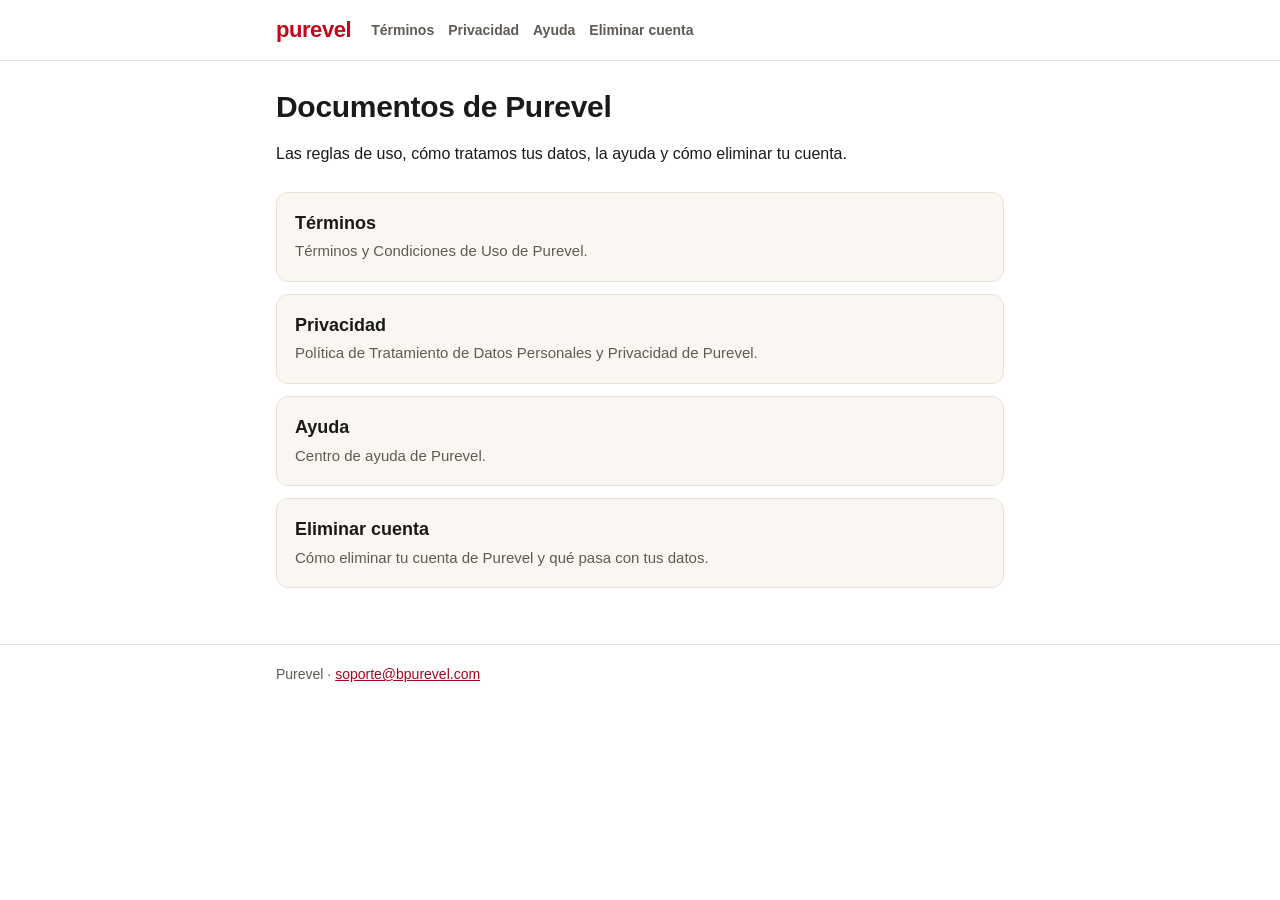
==== index.html @ 16d4f3d6 "feat: páginas legales de bpurevel.com para GitHub Pages Términos, privacidad, centro de ayuda y elim" ====
<!DOCTYPE html>
<html lang="es">
<head>
  <meta charset="utf-8">
  <meta name="viewport" content="width=device-width, initial-scale=1">
  <title>Documentos · Purevel</title>
  <meta name="description" content="Términos, privacidad y ayuda de Purevel.">
  <link rel="icon" href="favicon.png">
  <link rel="stylesheet" href="styles.css">
</head>
<body>
  <header class="site-header">
    <div class="wrap">
      <a class="brand" href="">purevel</a>
      <nav aria-label="Documentos">
        <a href="terminos/">Términos</a>
        <a href="privacidad/">Privacidad</a>
        <a href="ayuda/">Ayuda</a>
        <a href="eliminar-cuenta/">Eliminar cuenta</a>
      </nav>
    </div>
  </header>
  <main class="wrap doc">
<h1>Documentos de Purevel</h1>
    <p>Las reglas de uso, cómo tratamos tus datos, la ayuda y cómo eliminar tu cuenta.</p>
    <ul class="cards">
      <li><a href="terminos/"><strong>Términos</strong><span>Términos y Condiciones de Uso de Purevel.</span></a></li>
      <li><a href="privacidad/"><strong>Privacidad</strong><span>Política de Tratamiento de Datos Personales y Privacidad de Purevel.</span></a></li>
      <li><a href="ayuda/"><strong>Ayuda</strong><span>Centro de ayuda de Purevel.</span></a></li>
      <li><a href="eliminar-cuenta/"><strong>Eliminar cuenta</strong><span>Cómo eliminar tu cuenta de Purevel y qué pasa con tus datos.</span></a></li>
    </ul>
  </main>
  <footer class="site-footer">
    <div class="wrap">
      Purevel · <a href="mailto:soporte@bpurevel.com">soporte@bpurevel.com</a>
    </div>
  </footer>
</body>
</html>
---- styles.css ----
:root {
  --bg: #ffffff;
  --surface: #faf7f2;
  --text: #1a1a1a;
  --muted: #5f5a53;
  --border: #e7e1d8;
  --accent: #c4071a;
  --gold: #df9e25;
  --link: #a8061a;
}

@media (prefers-color-scheme: dark) {
  :root {
    --bg: #0f0f10;
    --surface: #1a1918;
    --text: #ece8e2;
    --muted: #a39d94;
    --border: #2e2b28;
    --accent: #ff4d5e;
    --gold: #f0b54a;
    --link: #ff7a86;
  }
}

* { box-sizing: border-box; }

html { -webkit-text-size-adjust: 100%; }

body {
  margin: 0;
  background: var(--bg);
  color: var(--text);
  font: 16px/1.65 -apple-system, BlinkMacSystemFont, "Segoe UI", Roboto, "Helvetica Neue", Arial, sans-serif;
}

.wrap { max-width: 760px; margin: 0 auto; padding: 0 16px; }

a { color: var(--link); }

.site-header {
  border-bottom: 1px solid var(--border);
  position: sticky;
  top: 0;
  background: var(--bg);
  z-index: 1;
}
.site-header .wrap {
  display: flex;
  flex-wrap: wrap;
  align-items: center;
  gap: 8px 20px;
  padding-top: 12px;
  padding-bottom: 12px;
}
.brand {
  color: var(--accent);
  font-weight: 900;
  font-size: 22px;
  letter-spacing: -0.02em;
  text-decoration: none;
}
.site-header nav { display: flex; flex-wrap: wrap; gap: 4px 14px; }
.site-header nav a {
  color: var(--muted);
  text-decoration: none;
  font-size: 14px;
  font-weight: 600;
}
.site-header nav a[aria-current="page"] {
  color: var(--text);
  box-shadow: inset 0 -2px 0 var(--gold);
}

.doc { padding-top: 28px; padding-bottom: 56px; }
.doc h1 { font-size: 30px; line-height: 1.2; margin: 0 0 8px; letter-spacing: -0.01em; }
.doc h2 { font-size: 21px; margin: 40px 0 10px; padding-top: 8px; border-top: 1px solid var(--border); }
.doc h3 { font-size: 17px; margin: 28px 0 8px; }
.doc p, .doc li { overflow-wrap: anywhere; }
.doc code { background: var(--surface); padding: 1px 5px; border-radius: 4px; font-size: 0.92em; }

.summary {
  background: var(--surface);
  border: 1px solid var(--border);
  border-left: 4px solid var(--gold);
  border-radius: 10px;
  padding: 12px 16px;
  margin: 18px 0 26px;
}
.summary-title { font-weight: 700; margin: 0 0 4px; }
.summary ul { margin: 0; padding-left: 20px; }

.table-wrap { overflow-x: auto; margin: 14px 0; }
table { border-collapse: collapse; width: 100%; font-size: 15px; }
th, td { border: 1px solid var(--border); padding: 8px 10px; text-align: left; vertical-align: top; }
th { background: var(--surface); }

.cards { list-style: none; padding: 0; margin: 24px 0 0; display: grid; gap: 12px; }
.cards a {
  display: block;
  padding: 16px 18px;
  border: 1px solid var(--border);
  border-radius: 12px;
  background: var(--surface);
  color: var(--text);
  text-decoration: none;
}
.cards strong { display: block; font-size: 18px; }
.cards span { color: var(--muted); font-size: 15px; }

.site-footer { border-top: 1px solid var(--border); color: var(--muted); font-size: 14px; }
.site-footer .wrap { padding-top: 18px; padding-bottom: 28px; }
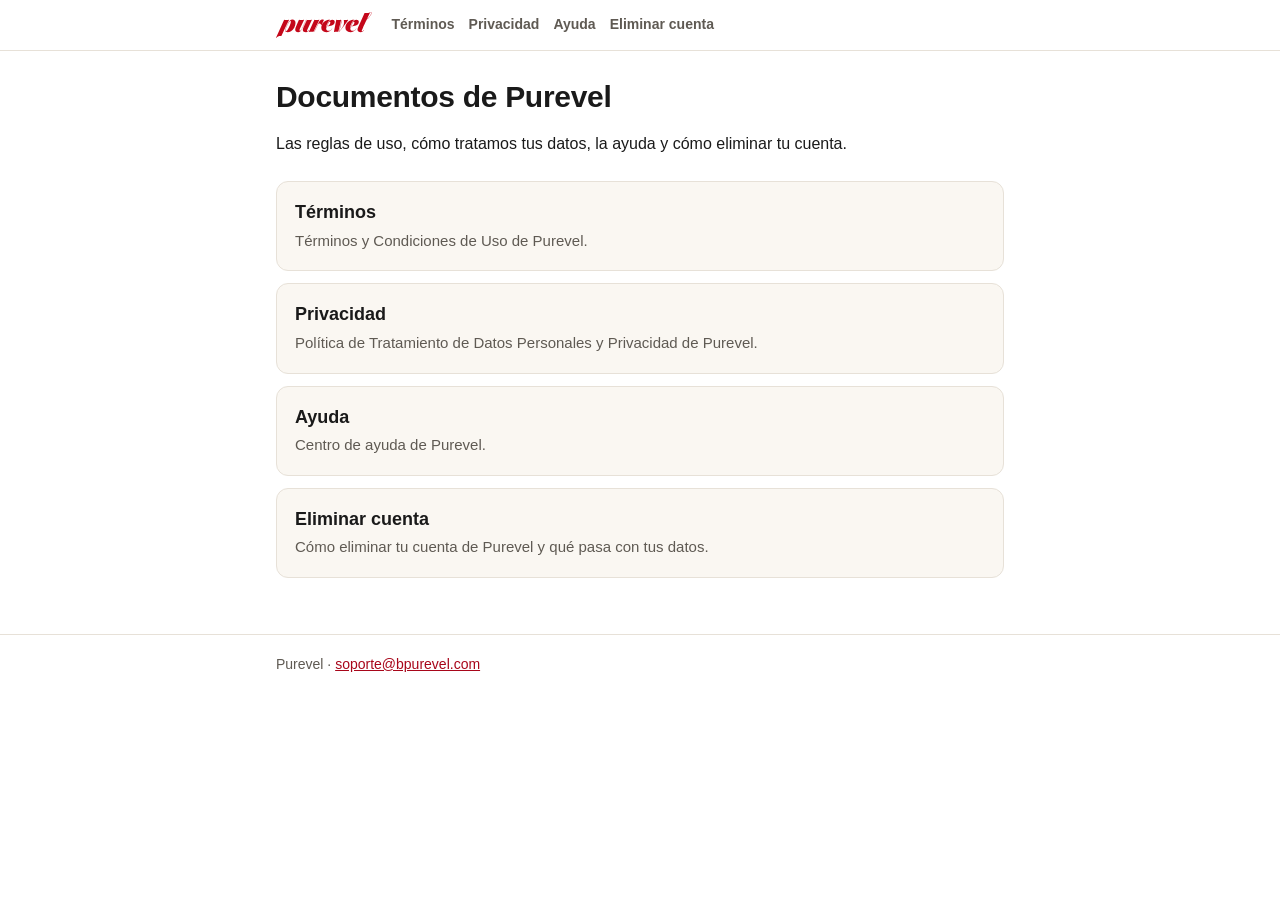
==== commit 669f076d: "feat: el logo del encabezado con la tipografía del hero de la app Britney Ultra como contornos en SV" ====
--- a/index.html
+++ b/index.html
@@ -11,7 +11,7 @@
 <body>
   <header class="site-header">
     <div class="wrap">
-      <a class="brand" href="">purevel</a>
+      <a class="brand" href=""><svg xmlns="http://www.w3.org/2000/svg" viewBox="-156 -742 3579 974" role="img" aria-label="Purevel"><path fill="currentColor" d="M275 14C321 14 366 3 406 -23C505 -87 575 -219 575 -334C575 -407 533 -458 457 -458C384 -458 334 -391 281 -294C223 -189 185 -87 185 -45C185 -7 219 14 275 14ZM-145 232C-92 159 -18 146 45 160C148 -63 239 -263 338 -449L328 -456C275 -439 211 -438 149 -450L-156 225ZM216 -20C201 -20 198 -31 198 -49C198 -95 237 -193 291 -290C332 -363 359 -403 383 -403C396 -403 402 -392 402 -375C402 -313 336 -162 279 -77C255 -41 231 -20 216 -20ZM673 14C738 14 785 -29 851 -171L981 -451L971 -455L841 -174C796 -77 763 -37 745 -37C733 -37 725 -44 725 -58C725 -78 742 -115 771 -177L898 -449L888 -456C833 -438 767 -437 704 -450L599 -208C578 -159 564 -119 564 -87C564 -22 604 14 673 14ZM967 14C1031 14 1054 -10 1089 -56L1080 -63C1056 -32 1037 -14 1023 -14C1011 -14 1006 -20 1006 -32C1006 -51 1011 -71 1056 -165L1191 -449L1181 -456C1119 -436 1069 -434 1000 -447L888 -201C861 -142 849 -105 849 -70C849 -12 898 14 967 14ZM1283 0 1408 -254C1430 -299 1443 -309 1467 -309C1492 -309 1515 -293 1540 -254L1553 -256C1581 -330 1608 -387 1639 -447C1623 -453 1604 -458 1584 -458C1522 -458 1475 -416 1397 -257L1271 0ZM1087 7C1139 -6 1191 -7 1250 0L1470 -449L1460 -456C1406 -438 1345 -437 1283 -450L1079 0ZM1729 14C1813 14 1900 -25 1952 -121L1943 -126C1902 -57 1854 -35 1812 -35C1764 -35 1722 -57 1722 -134C1722 -195 1739 -269 1780 -339C1809 -387 1839 -421 1872 -442L1869 -452C1796 -452 1739 -437 1685 -405C1577 -340 1541 -233 1541 -152C1541 -63 1601 14 1729 14ZM1749 -131C1754 -214 1781 -285 1809 -330C1829 -362 1849 -380 1861 -380C1873 -380 1879 -370 1879 -349C1879 -310 1841 -222 1784 -220L1782 -212C1908 -201 2044 -256 2044 -373C2044 -425 2010 -450 1952 -450C1896 -450 1840 -403 1799 -335C1765 -278 1742 -205 1739 -131ZM2023 7C2072 -5 2125 -5 2180 0L2285 -449L2275 -456C2223 -439 2160 -438 2101 -450L2015 0ZM2202 0H2215L2394 -227C2447 -294 2499 -366 2552 -444L2541 -451C2490 -436 2446 -436 2383 -443C2398 -350 2406 -260 2320 -150L2216 -16L2314 -437L2304 -442ZM2632 14C2716 14 2803 -25 2855 -121L2846 -126C2805 -57 2757 -35 2715 -35C2667 -35 2625 -57 2625 -134C2625 -195 2642 -269 2683 -339C2712 -387 2742 -421 2775 -442L2772 -452C2699 -452 2642 -437 2588 -405C2480 -340 2444 -233 2444 -152C2444 -63 2504 14 2632 14ZM2652 -131C2657 -214 2684 -285 2712 -330C2732 -362 2752 -380 2764 -380C2776 -380 2782 -370 2782 -349C2782 -310 2744 -222 2687 -220L2685 -212C2811 -201 2947 -256 2947 -373C2947 -425 2913 -450 2855 -450C2799 -450 2743 -403 2702 -335C2668 -278 2645 -205 2642 -131ZM3016 14C3081 14 3104 -10 3139 -56L3130 -63C3107 -32 3085 -15 3071 -15C3060 -15 3055 -20 3055 -30C3055 -44 3064 -69 3091 -126C3115 -177 3219 -401 3246 -458C3347 -541 3423 -649 3423 -708C3423 -729 3413 -742 3396 -742C3383 -742 3370 -734 3359 -720C3304 -701 3235 -696 3162 -705L2934 -200C2909 -145 2897 -110 2897 -74C2897 -15 2947 14 3016 14ZM3394 -732C3405 -732 3412 -723 3412 -708C3412 -658 3346 -559 3256 -479C3274 -516 3344 -666 3360 -701C3370 -723 3384 -732 3394 -732Z"/></svg></a>
       <nav aria-label="Documentos">
         <a href="terminos/">Términos</a>
         <a href="privacidad/">Privacidad</a>
--- a/styles.css
+++ b/styles.css
@@ -53,11 +53,15 @@
   padding-bottom: 12px;
 }
 .brand {
+  display: inline-flex;
+  align-items: center;
   color: var(--accent);
-  font-weight: 900;
-  font-size: 22px;
-  letter-spacing: -0.02em;
   text-decoration: none;
+}
+.brand svg {
+  display: block;
+  height: 26px;
+  width: auto;
 }
 .site-header nav { display: flex; flex-wrap: wrap; gap: 4px 14px; }
 .site-header nav a {
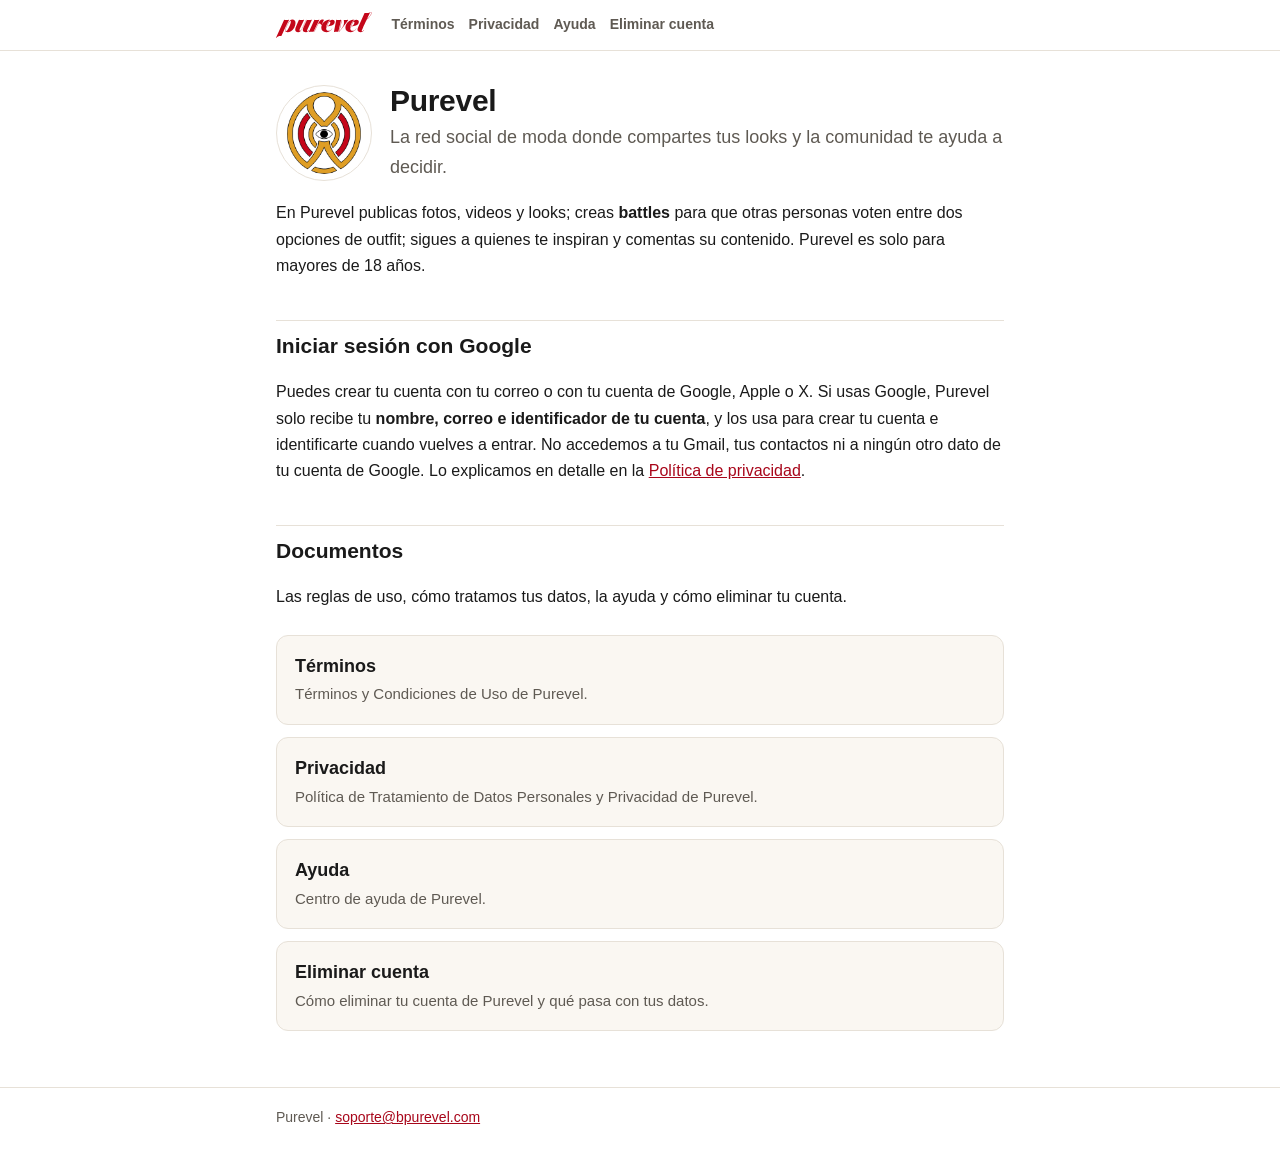
==== commit 7a13ebad: "portada: describe la app y que datos toma el login con Google (verificacion de marca de Google)" ====
--- a/index.html
+++ b/index.html
@@ -3,8 +3,8 @@
 <head>
   <meta charset="utf-8">
   <meta name="viewport" content="width=device-width, initial-scale=1">
-  <title>Documentos · Purevel</title>
-  <meta name="description" content="Términos, privacidad y ayuda de Purevel.">
+  <title>Purevel · Purevel</title>
+  <meta name="description" content="Purevel: la red social de moda donde compartes tus looks y la comunidad te ayuda a decidir.">
   <link rel="icon" href="favicon.png">
   <link rel="stylesheet" href="styles.css">
 </head>
@@ -21,7 +21,17 @@
     </div>
   </header>
   <main class="wrap doc">
-<h1>Documentos de Purevel</h1>
+<div class="hero">
+      <img src="logo.png" width="96" height="96" alt="Logo de Purevel">
+      <div>
+        <h1>Purevel</h1>
+        <p class="tagline">La red social de moda donde compartes tus looks y la comunidad te ayuda a decidir.</p>
+      </div>
+    </div>
+    <p>En Purevel publicas fotos, videos y looks; creas <strong>battles</strong> para que otras personas voten entre dos opciones de outfit; sigues a quienes te inspiran y comentas su contenido. Purevel es solo para mayores de 18 años.</p>
+    <h2>Iniciar sesión con Google</h2>
+    <p>Puedes crear tu cuenta con tu correo o con tu cuenta de Google, Apple o X. Si usas Google, Purevel solo recibe tu <strong>nombre, correo e identificador de tu cuenta</strong>, y los usa para crear tu cuenta e identificarte cuando vuelves a entrar. No accedemos a tu Gmail, tus contactos ni a ningún otro dato de tu cuenta de Google. Lo explicamos en detalle en la <a href="privacidad/">Política de privacidad</a>.</p>
+    <h2>Documentos</h2>
     <p>Las reglas de uso, cómo tratamos tus datos, la ayuda y cómo eliminar tu cuenta.</p>
     <ul class="cards">
       <li><a href="terminos/"><strong>Términos</strong><span>Términos y Condiciones de Uso de Purevel.</span></a></li>
--- a/styles.css
+++ b/styles.css
@@ -113,3 +113,11 @@
 
 .site-footer { border-top: 1px solid var(--border); color: var(--muted); font-size: 14px; }
 .site-footer .wrap { padding-top: 18px; padding-bottom: 28px; }
+
+.hero { display: flex; align-items: center; gap: 18px; margin: 4px 0 18px; }
+.hero img { flex: none; width: 96px; height: 96px; border-radius: 50%; background: #fff; padding: 6px; border: 1px solid var(--border); }
+.hero h1 { margin: 0 0 4px; }
+.tagline { margin: 0; color: var(--muted); font-size: 18px; }
+@media (max-width: 480px) {
+  .hero { flex-direction: column; align-items: flex-start; }
+}
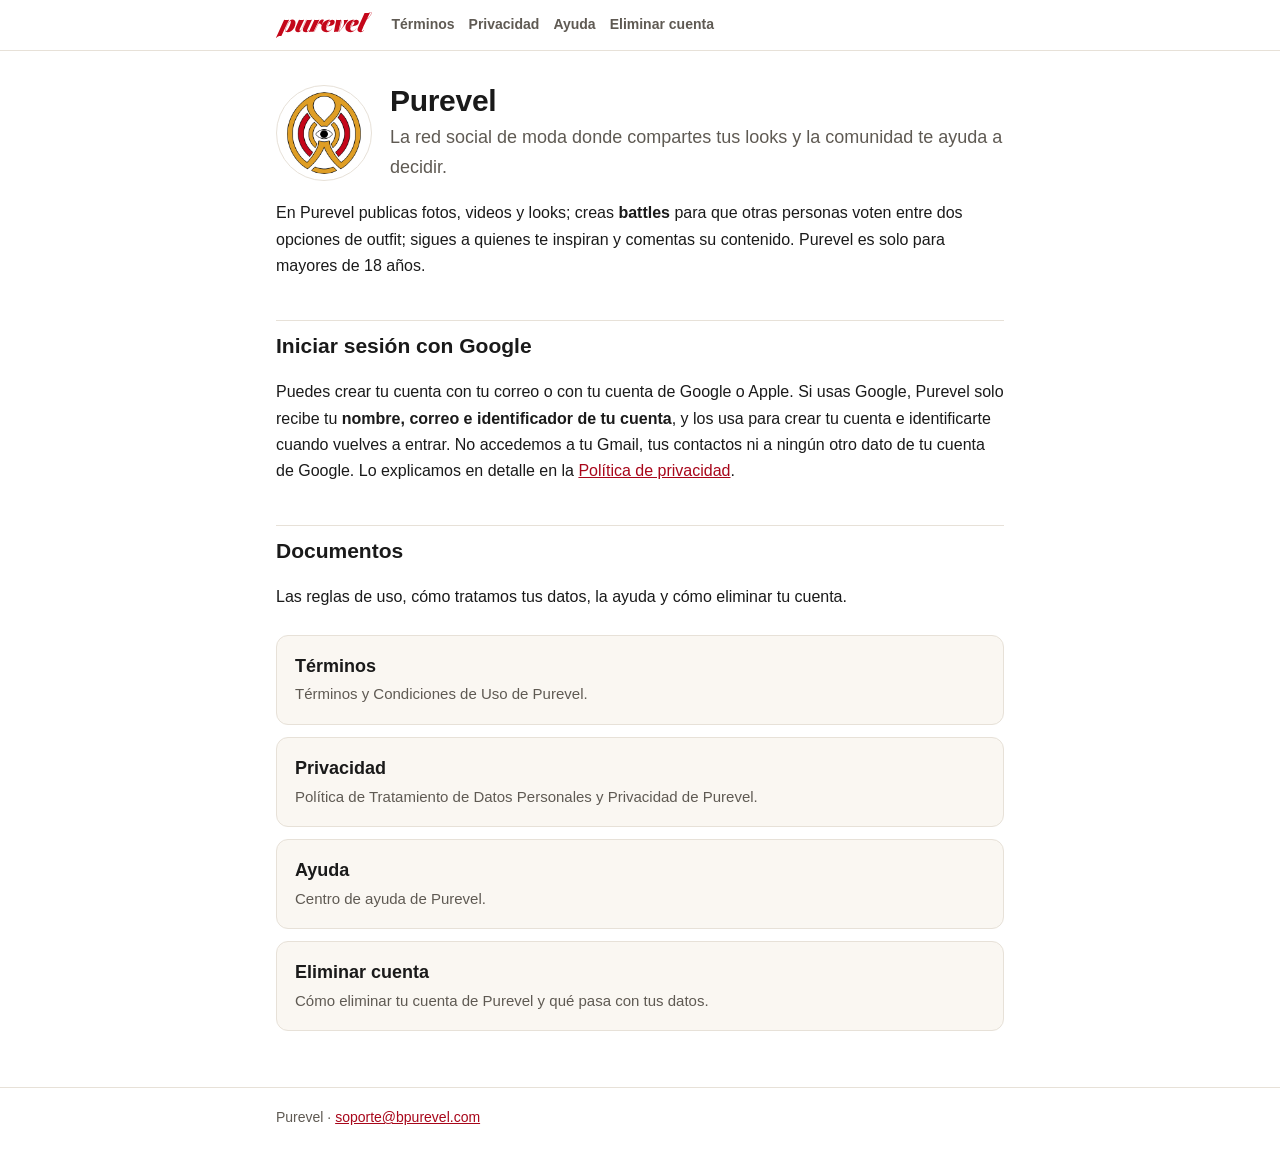
==== commit 0cf45844: "portada: el login es con Google o Apple (X no se ofrece)" ====
--- a/index.html
+++ b/index.html
@@ -30,7 +30,7 @@
     </div>
     <p>En Purevel publicas fotos, videos y looks; creas <strong>battles</strong> para que otras personas voten entre dos opciones de outfit; sigues a quienes te inspiran y comentas su contenido. Purevel es solo para mayores de 18 años.</p>
     <h2>Iniciar sesión con Google</h2>
-    <p>Puedes crear tu cuenta con tu correo o con tu cuenta de Google, Apple o X. Si usas Google, Purevel solo recibe tu <strong>nombre, correo e identificador de tu cuenta</strong>, y los usa para crear tu cuenta e identificarte cuando vuelves a entrar. No accedemos a tu Gmail, tus contactos ni a ningún otro dato de tu cuenta de Google. Lo explicamos en detalle en la <a href="privacidad/">Política de privacidad</a>.</p>
+    <p>Puedes crear tu cuenta con tu correo o con tu cuenta de Google o Apple. Si usas Google, Purevel solo recibe tu <strong>nombre, correo e identificador de tu cuenta</strong>, y los usa para crear tu cuenta e identificarte cuando vuelves a entrar. No accedemos a tu Gmail, tus contactos ni a ningún otro dato de tu cuenta de Google. Lo explicamos en detalle en la <a href="privacidad/">Política de privacidad</a>.</p>
     <h2>Documentos</h2>
     <p>Las reglas de uso, cómo tratamos tus datos, la ayuda y cómo eliminar tu cuenta.</p>
     <ul class="cards">
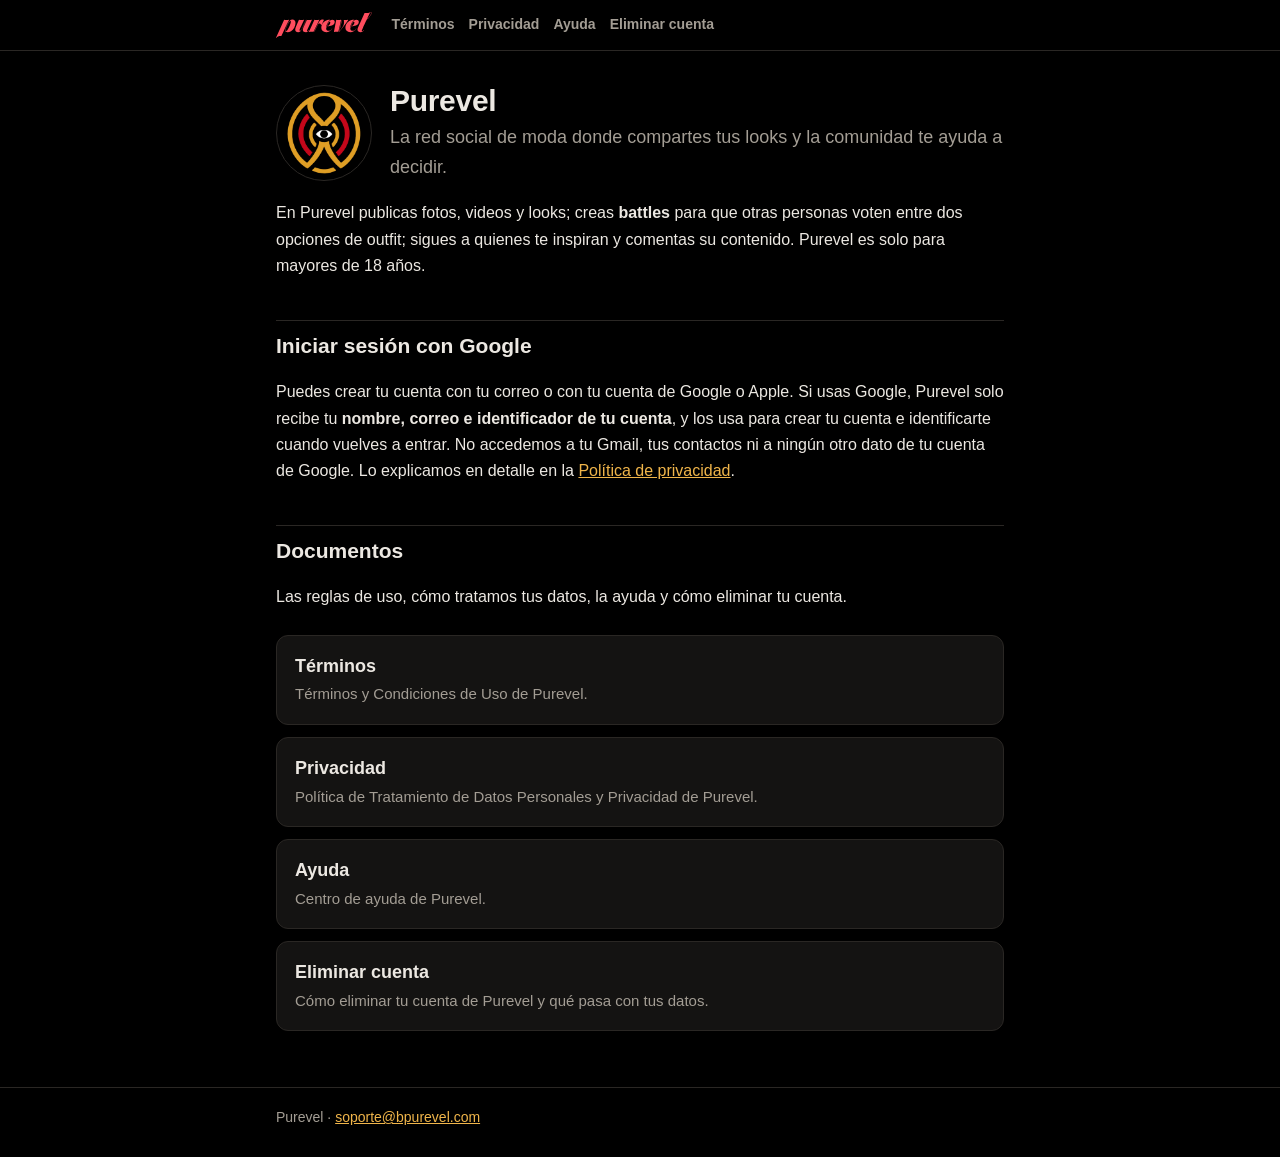
==== commit 7b93d49b: "estilo: el logo de la portada y el favicon van sobre fondo negro" ====
--- a/index.html
+++ b/index.html
@@ -5,8 +5,8 @@
   <meta name="viewport" content="width=device-width, initial-scale=1">
   <title>Purevel · Purevel</title>
   <meta name="description" content="Purevel: la red social de moda donde compartes tus looks y la comunidad te ayuda a decidir.">
-  <link rel="icon" href="favicon.png">
-  <link rel="stylesheet" href="styles.css">
+  <link rel="icon" href="favicon.png?v=2">
+  <link rel="stylesheet" href="styles.css?v=2">
 </head>
 <body>
   <header class="site-header">
--- a/styles.css
+++ b/styles.css
@@ -1,25 +1,14 @@
 :root {
-  --bg: #ffffff;
-  --surface: #faf7f2;
-  --text: #1a1a1a;
-  --muted: #5f5a53;
-  --border: #e7e1d8;
-  --accent: #c4071a;
+  /* Siempre oscuro: la marca se ve sobre negro, igual que la app. */
+  color-scheme: dark;
+  --bg: #000000;
+  --surface: #141312;
+  --text: #ece8e2;
+  --muted: #a39d94;
+  --border: #2a2724;
+  --accent: #ff4d5e;
   --gold: #df9e25;
-  --link: #a8061a;
-}
-
-@media (prefers-color-scheme: dark) {
-  :root {
-    --bg: #0f0f10;
-    --surface: #1a1918;
-    --text: #ece8e2;
-    --muted: #a39d94;
-    --border: #2e2b28;
-    --accent: #ff4d5e;
-    --gold: #f0b54a;
-    --link: #ff7a86;
-  }
+  --link: #f0b54a;
 }
 
 * { box-sizing: border-box; }
@@ -115,7 +104,7 @@
 .site-footer .wrap { padding-top: 18px; padding-bottom: 28px; }
 
 .hero { display: flex; align-items: center; gap: 18px; margin: 4px 0 18px; }
-.hero img { flex: none; width: 96px; height: 96px; border-radius: 50%; background: #fff; padding: 6px; border: 1px solid var(--border); }
+.hero img { flex: none; width: 96px; height: 96px; border-radius: 50%; background: #000; padding: 6px; border: 1px solid var(--border); }
 .hero h1 { margin: 0 0 4px; }
 .tagline { margin: 0; color: var(--muted); font-size: 18px; }
 @media (max-width: 480px) {
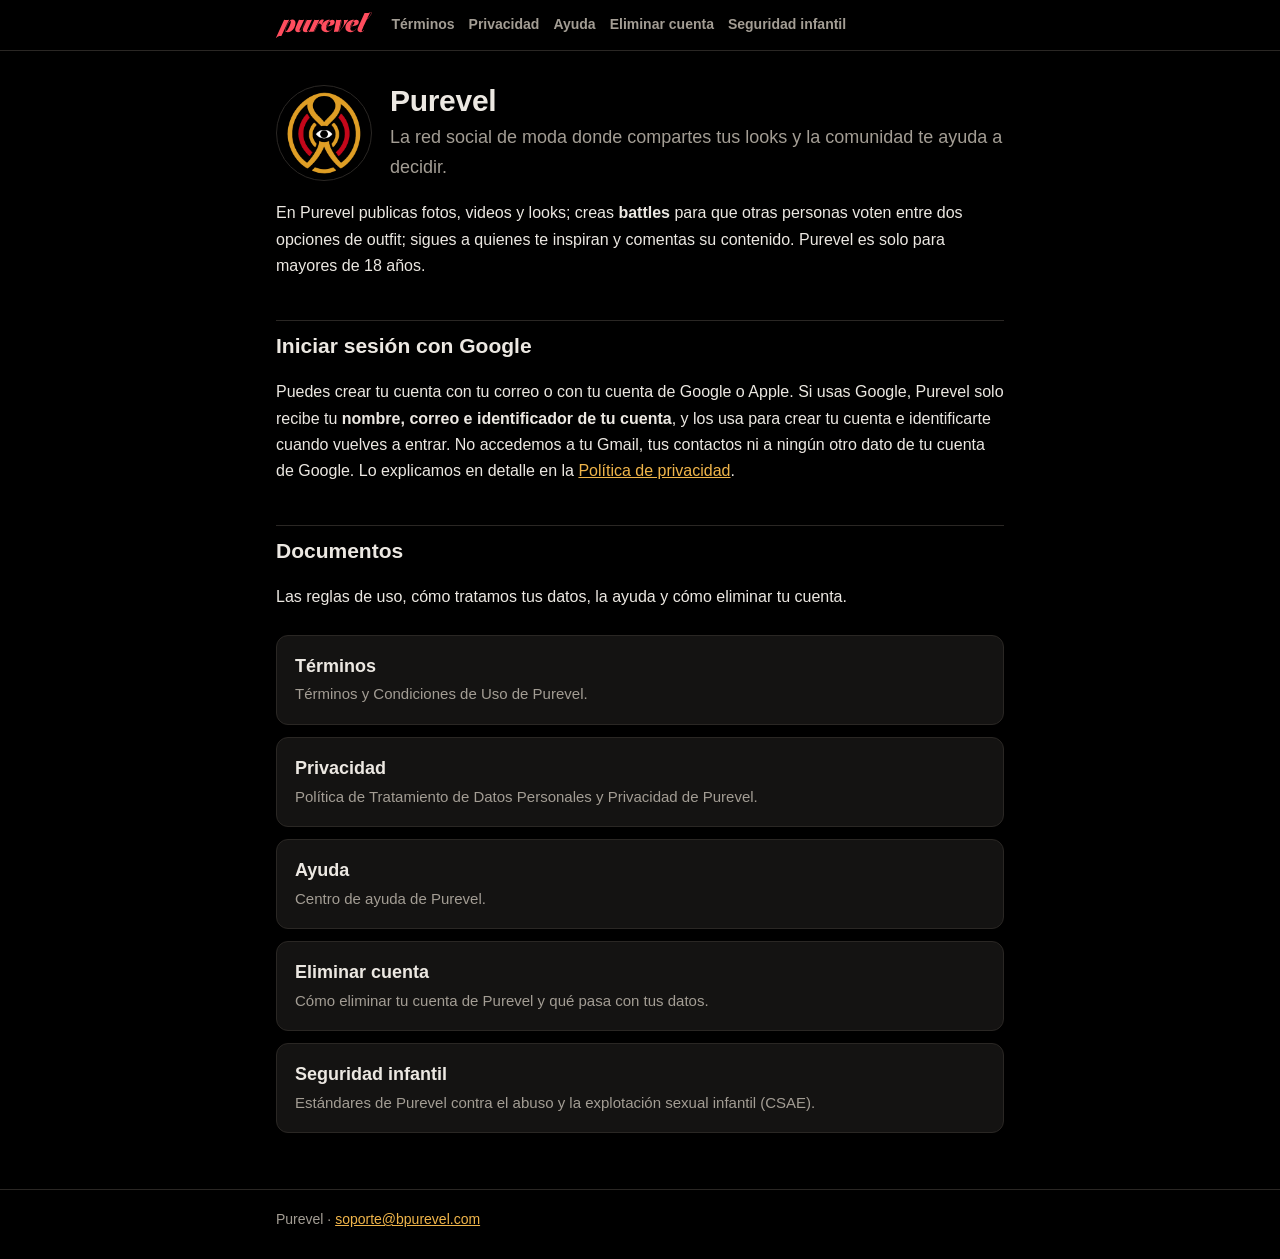
==== commit 582ed8b9: "feat(seguridad-infantil): publica los estándares contra el abuso y la explotación sexual infantil Pá" ====
--- a/index.html
+++ b/index.html
@@ -17,6 +17,7 @@
         <a href="privacidad/">Privacidad</a>
         <a href="ayuda/">Ayuda</a>
         <a href="eliminar-cuenta/">Eliminar cuenta</a>
+        <a href="seguridad-infantil/">Seguridad infantil</a>
       </nav>
     </div>
   </header>
@@ -38,6 +39,7 @@
       <li><a href="privacidad/"><strong>Privacidad</strong><span>Política de Tratamiento de Datos Personales y Privacidad de Purevel.</span></a></li>
       <li><a href="ayuda/"><strong>Ayuda</strong><span>Centro de ayuda de Purevel.</span></a></li>
       <li><a href="eliminar-cuenta/"><strong>Eliminar cuenta</strong><span>Cómo eliminar tu cuenta de Purevel y qué pasa con tus datos.</span></a></li>
+      <li><a href="seguridad-infantil/"><strong>Seguridad infantil</strong><span>Estándares de Purevel contra el abuso y la explotación sexual infantil (CSAE).</span></a></li>
     </ul>
   </main>
   <footer class="site-footer">
